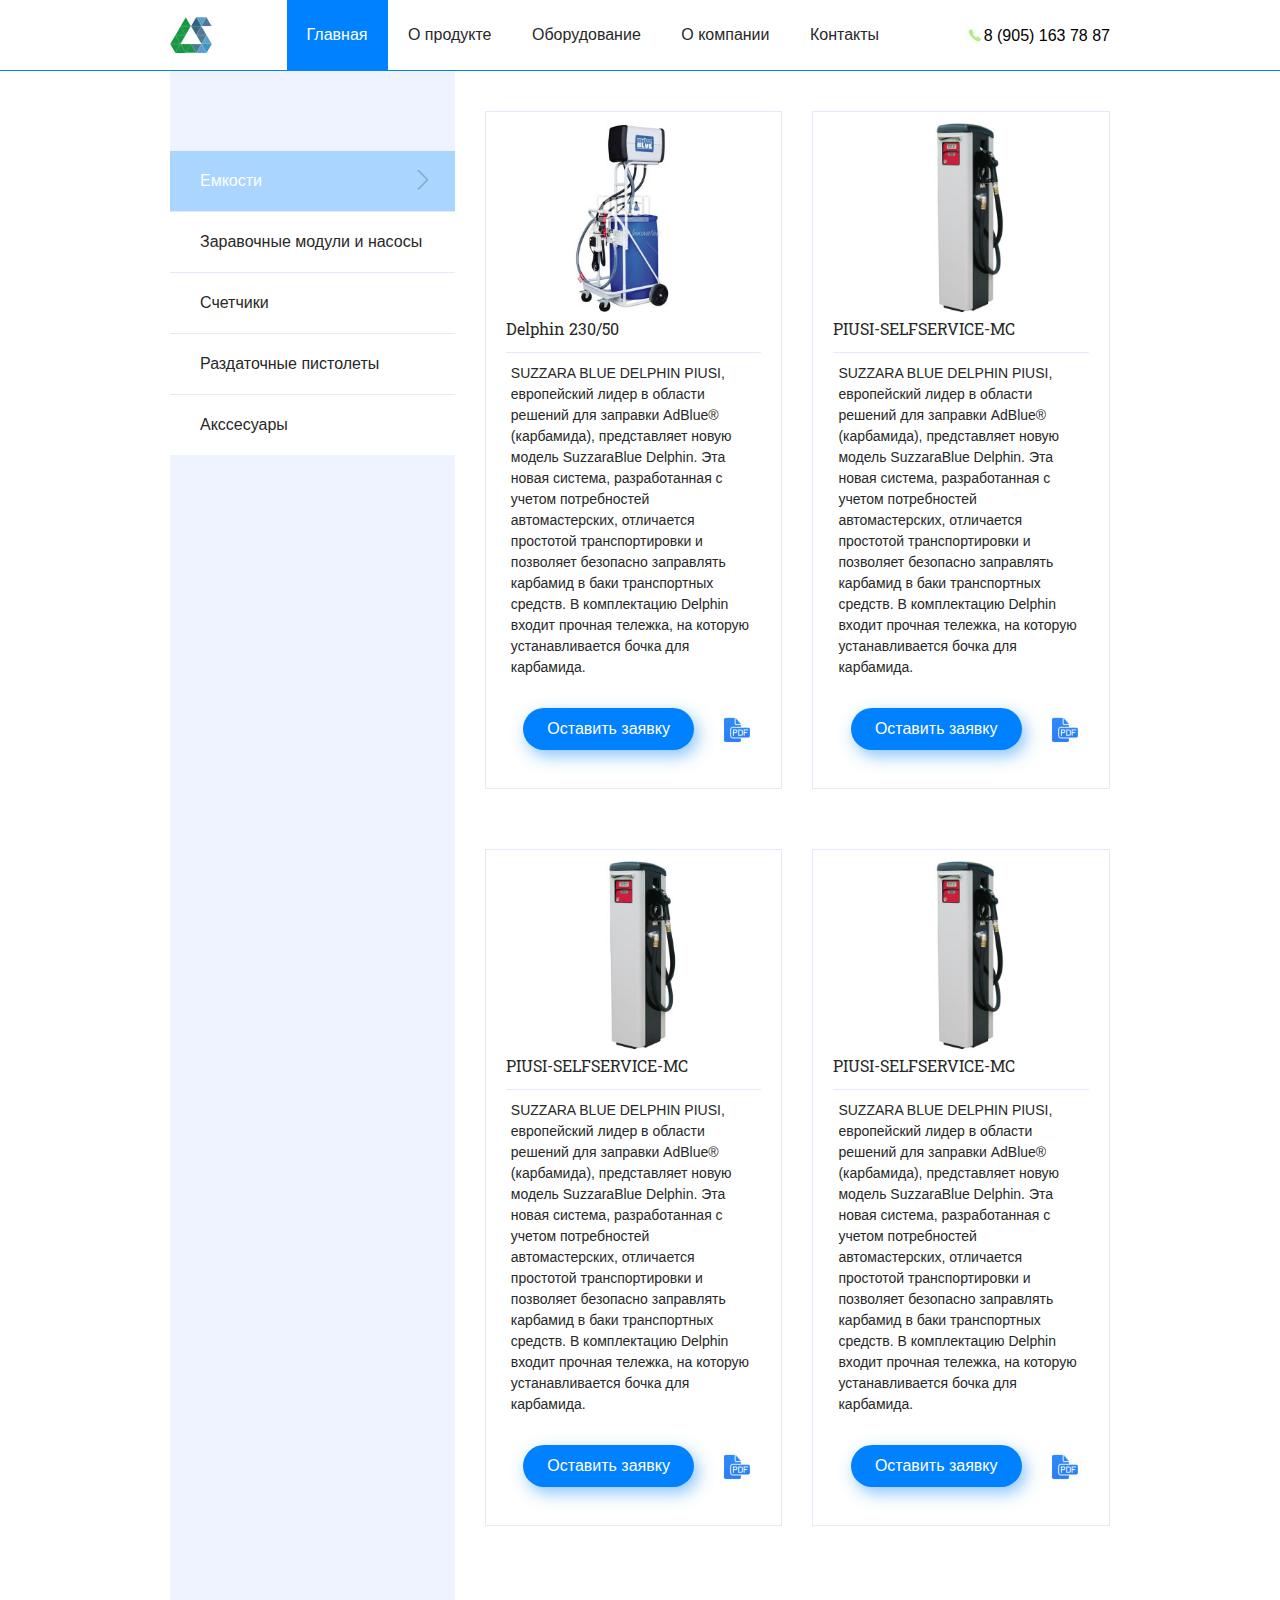
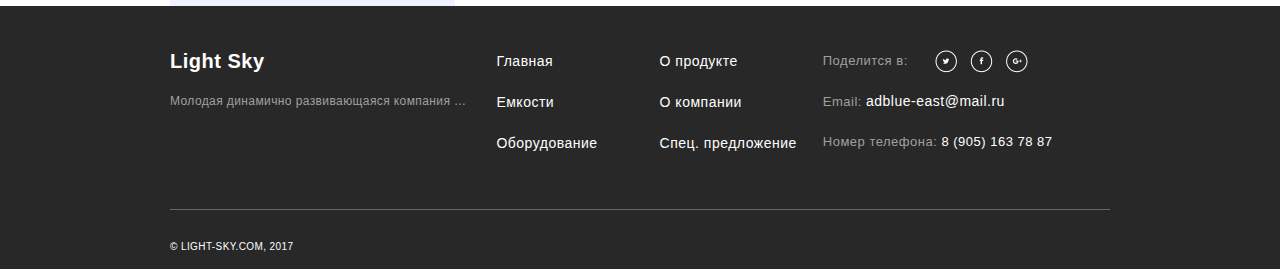
==== shop.html @ fe3a2307 "first commit" ====
<!DOCTYPE html>
<html lang="zxx">
	<head>
		<meta http-equiv="Content-Type" content="text/html; charset=UTF-8" />
		<meta name="viewport" content="width=device-width, initial-scale=1, maximum-scale=1" />
		<meta http-equiv="X-UA-Compatible" content="IE=edge" />
		<title>shop</title>
		<link href="style.css" rel="stylesheet">
		<link href="css/owl-carousel.css" rel="stylesheet">
		<link href="css/flex-slider.css" rel="stylesheet">
		<link href="https://fonts.googleapis.com/css?family=Roboto+Slab:300,400,700" rel="stylesheet">
		<script src="js/jquery.min.js" type="text/javascript"></script>
	</head> 
	<div id="wrapper">
		<div class="container">
			<header class="header">
				<div class="main_header">
					<div class="layout_width">
						<a class="button_menu" href="#"><span></span></a>
						<a class="logo" href="index.html"><img alt="" src="images/logo.jpg"></a>
						<div class="right_menu">
							<a class="special_button" href="">Специальное предложение</a>
							<div class="header_phone">8 (905) 163 78 87</div>
						</div>
						<div class="resp_clear"></div>
						<ul class="nav_menu">
							<li class="current_page_item"><a href="#">Главная</a></li>
							<li><a href="#">О продукте</a></li>
							<li><a href="#">Оборудование</a></li>
							<li><a href="#">О компании</a></li>
							<li><a href="#">Контакты</a></li>
						</ul>
						<div class="clear"></div>
					</div>
				</div>
			</header>
			<div class="content_wrap">
				<div class="layout_width">
					<div class="shop_products">
						<div class="sidebar_left">
							<ul class="nav_sidebar">
								<li class="current_page_item"><a href="#">Емкости</a></li>
								<li><a href="#">Заравочные модули и насосы</a></li>
								<li><a href="#">Счетчики</a></li>
								<li><a href="">Раздаточные пистолеты</a></li>
								<li><a href="#">Акссесуары</a></li>
							</ul>
						</div>
						<div class="product_wrap">
							<div class="row">
								<div class="one_half">
									<article class="col_product">
										<figure class="product_img"><a href="#"><img src="images/delphin.jpg" alt=""></a></figure>
										<header class="product_title"><h5><a href="#">Delphin 230/50</a></h5></header>
										<div class="product_content">SUZZARA BLUE DELPHIN PIUSI, европейский лидер в области решений для заправки AdBlue® (карбамида), представляет новую модель SuzzaraBlue Delphin. Эта новая система, разработанная с учетом потребностей автомастерских, отличается простотой транспортировки и позволяет безопасно заправлять карбамид в баки транспортных средств. В комплектацию Delphin входит прочная тележка, на которую устанавливается бочка для карбамида. </div>
										<div class="product_footer">
											<a href="#" class="price_button">Оставить заявку</a>
											<a href="#" class="post_foot_img" download ></a>
											<div class="clear"></div>
										</div>
									</article>
								</div>
								<div class="one_half">
									<article class="col_product">
										<figure class="product_img"><a href="#"><img src="images/piusi.jpg" alt=""></a></figure>
										<header class="product_title"><h5><a href="#">PIUSI-SELFSERVICE-MC</a></h5></header>
										<div class="product_content">SUZZARA BLUE DELPHIN PIUSI, европейский лидер в области решений для заправки AdBlue® (карбамида), представляет новую модель SuzzaraBlue Delphin. Эта новая система, разработанная с учетом потребностей автомастерских, отличается простотой транспортировки и позволяет безопасно заправлять карбамид в баки транспортных средств. В комплектацию Delphin входит прочная тележка, на которую устанавливается бочка для карбамида. </div>
										<div class="product_footer">
											<a href="#" class="price_button">Оставить заявку</a>
											<a href="#" class="post_foot_img" download ></a>
											<div class="clear"></div>
										</div>
									</article>
								</div>
								<div class="one_half">
									<article class="col_product">
										<figure class="product_img"><a href="#"><img src="images/piusi.jpg" alt=""></a></figure>
										<header class="product_title"><h5><a href="#">PIUSI-SELFSERVICE-MC</a></h5></header>
										<div class="product_content">SUZZARA BLUE DELPHIN PIUSI, европейский лидер в области решений для заправки AdBlue® (карбамида), представляет новую модель SuzzaraBlue Delphin. Эта новая система, разработанная с учетом потребностей автомастерских, отличается простотой транспортировки и позволяет безопасно заправлять карбамид в баки транспортных средств. В комплектацию Delphin входит прочная тележка, на которую устанавливается бочка для карбамида. </div>
										<div class="product_footer">
											<a href="#" class="price_button">Оставить заявку</a>
											<a href="#" class="post_foot_img" download ></a>
											<div class="clear"></div>
										</div>
									</article>
								</div>
								<div class="one_half">
									<article class="col_product">
										<figure class="product_img"><a href="#"><img src="images/piusi.jpg" alt=""></a></figure>
										<header class="product_title"><h5><a href="#">PIUSI-SELFSERVICE-MC</a></h5></header>
										<div class="product_content">SUZZARA BLUE DELPHIN PIUSI, европейский лидер в области решений для заправки AdBlue® (карбамида), представляет новую модель SuzzaraBlue Delphin. Эта новая система, разработанная с учетом потребностей автомастерских, отличается простотой транспортировки и позволяет безопасно заправлять карбамид в баки транспортных средств. В комплектацию Delphin входит прочная тележка, на которую устанавливается бочка для карбамида. </div>
										<div class="product_footer">
											<a href="#" class="price_button">Оставить заявку</a>
											<a href="#" class="post_foot_img" download ></a>
											<div class="clear"></div>
										</div>
									</article>
								</div>
							</div>
						</div>
						<div class="clear"></div>						
					</div>
				</div>
			</div>
		</div>
		<div class="clear"></div>
		<footer class="footer">
			<div class="footer_inner">
				<div class="top_foot">
					<div class="column_1">
						<h4 class="top_foot_title">Light Sky</h4>
						<span class="top_foot_subtitle">Молодая динамично развивающаяся компания …</span>
					</div>
					<div class="column_2">
						<ul class="column_2_content">
							<li><a href="#">Главная</a></li>
							<li><a href="#">Емкости</a></li>
							<li><a href="#">Оборудование</a></li>
						</ul>
					</div>
					<div class="column_3">
						<ul class="column_3_content">
							<li><a href="#">О продукте</a></li>
							<li><a href="#">О компании</a></li>
							<li><a href="#">Спец. предложение</a></li>
						</ul>
					</div>
					<div class="column_4">
						<ul class="column_4_content">
							<li>
								<div class="footer_social_wrap">
									Поделится в:
									<ul class="footer_social">
										<li><a href="#"><img src="images/icon_twitter.jpg" alt=""></a></li>
										<li><a href="#"><img src="images/icon_facebook.jpg" alt=""></a></li>
										<li><a href="#"><img src="images/icon_google.jpg" alt=""></a></li>
									</ul>
								</div>
							</li>
							<li>Email: <a href="mailto:adblue-east@mail.ru">adblue-east@mail.ru</a></li>
							<li>Номер телефона:<span class="foot_phone"> 8 (905) 163 78 87</span></li>
						</ul>
					</div>
					<div class="clear"></div>
				</div>	
				<div class="bot_footer">
					&copy; LIGHT-SKY.COM, 2017
				</div>
			</div>
		</footer>
	</div>
		<script src="js/flex-slider.js" type="text/javascript"></script>
		<script src="js/jquery.responsive.js" type="text/javascript"></script>
		<script src="js/owl.carousel.js" type="text/javascript"></script>
		<script src="js/jquery.ui.js" type="text/javascript"></script>
		<script src="js/jquery.slider-form.js" type="text/javascript"></script>
	</body>
</html>
---- style.css ----
/* RESET */
html, body, div, span, applet, object, iframe,
h1, h2, h3, h4, h5, h6, p, blockquote, pre,
a, abbr, acronym, address, big, cite, code,
del, dfn, em, img, ins, kbd, q, s, samp,
small, strike, strong, sub, sup, tt, var,
b, u, i, center,
dl, dt, dd, ol, ul, li,
fieldset, form, label, legend,
table, caption, tbody, tfoot, thead, tr, th, td,
article, aside, canvas, details, embed, 
figure, figcaption, footer, header, hgroup, 
menu, nav, output, ruby, section, summary,
time, mark, audio, video {
	margin: 0;
	padding: 0;
	border: 0;
	font-size: 100%;
	font: inherit;
	vertical-align: baseline;
}
/* HTML5 display-role reset for older browsers */
article, aside, details, figcaption, figure, 
footer, header, hgroup, menu, nav, section {
	display: block;
}
body {
	line-height:auto;
}
ol, ul {
	list-style: none;
}
blockquote, q {
	quotes: none;
}
blockquote:before, blockquote:after,
q:before, q:after {
	content: '';
	content: none;
}
table {
	border-collapse: collapse;
	border-spacing: 0;
}

/* --------------------------------------------------------  Main styles ------------------------------------------------------*/

*, 
*:before, 
*:after {
	-webkit-box-sizing: border-box;
	-moz-box-sizing: border-box;
	box-sizing: border-box;
}

body {
	font:300 16px/30px Roboto, Tahoma, Arial, sans-serif;
	background:#fefffe;
	min-width:320px;
}

html, body, .container {
	height: 100%; 
}

ol, 
ul, 
li, 
dl, 
dt, 
dd {
	margin:0;
	padding:0;
}

ol {
	list-style-position:inside;
}

a {
	font: 16px/30px Roboto, Tahoma, Arial, sans-serif;
	text-decoration: none;
}

h1,h2,h3,h4,h5,h6 {
	margin-bottom: 30px;
}

h1 {
	font:400 36px/48px Roboto, Tahoma, Arial, sans-serif;
}

h2 {
	font:400 36px/48px Roboto Slab, Tahoma, Arial, sans-serif;
}

h3 {
	font:700 24px/30px Roboto, Tahoma, Arial, sans-serif;
}

h4 {
	font:700 20px/30px Roboto, Tahoma, Arial, sans-serif;
}

h5 {
	font:400 16px/22px Roboto Slab, Tahoma, Arial, sans-serif;
}

strong,
b { 
	font-weight: bold;
}

em,
i {
	font-style: italic;
}

input[type="text"]:focus,
textaria:focus {
	border-color:#baadaa;
	-webkit-box-shadow:none;
}

ol > li {
	list-style-type:decimal-leading-zero;
	padding:6px 0;
}

.layout_width {
	width: 1360px;
	margin: 0 auto;
	padding:0 20px;
}

.col-12 {
	padding:0 60px;
}

.row-col-12 {
	margin:0 -60px;
}

.clear {
	clear: both;
}

.aligncenter {
	margin:0 auto;
}

.fl {
	float: left;
}

.fr {
	float: right;
}

.container {
	height: auto; 
	min-height: 100%;
}

.wrapper {
	padding-bottom: 60px;
}

.row {
	margin:0 -15px;
}

.row:after {
    content: '.';
    display: block;
    clear: both;
    height: 0;
    visibility: hidden;
    overflow: hidden;
}

.one_first,
.one_half,
.one_third {
	float:left;
	padding:0 15px 20px;
}

.one_first {
	width:100%;
	float:none;
}

.one_half {
	width:50%;
}

.one_third {
	width:33.33%;
}

.one_fourth {
	width:25%;
}

.one_fifth {
	width:20%;
}

.one_sixth {
	width:16.66%;
}

.two_third {
	width:66.66%;
}

.one_first.first_column {
	clear:both;
}

.fullwidth {
	width:100%;
	height:100%;
}

/* --------------------------------------------------------  Header styles ------------------------------------------------------*/

.header {
	position: relative;
	background:#fff;
}

.main_header {
	width:100%;
	display:block;
	border-bottom: solid 1px #0081ff;
}

.logo img {
	display:block;
}

.logo {
	display:block;
    float:left;
    padding:16px 0;
}

.nav_menu {
	float:left;
	margin-left:105px;
}

.nav_menu li {
	display:inline-block;
	margin-left: -4px;
}

.nav_menu li:first-child {
	margin-left: 0;
}

.nav_menu li a {
	display:block;
	color:#282828;
	padding:20px 30px;
	background:inherit;
	font-weight:400;
	webkit-transition: background 0.3s ease-in-out, color 0.3s ease-in-out;
    -moz-transition:  background 0.3s ease-in-out, color 0.3s ease-in-out;
    -ms-transition: background 0.3s ease-in-out, color 0.3s ease-in-out;
    -o-transition: background 0.3s ease-in-out, color 0.3s ease-in-out;
    transition:  background 0.3s ease-in-out, color 0.3s ease-in-out;
}

.main_header .nav_menu .current_page_item a,
.main_header .nav_menu li a:hover {
	background:#0081ff;
	color:#fff;
}

.resp_clear {
	display:none;
}

.right_menu {
	display:inline-block;
	float:right;
	padding:17px 0;
}

.special_button {
	display:inline-block;
	color:#fff;
	font-size: 14px;
	background:#fd3c3c;
	border-radius:5px;
	padding:3px 15px;
	webkit-transition: background 0.3s ease-in-out;
    -moz-transition:  background 0.3s ease-in-out;
    -ms-transition: background 0.3s ease-in-out;
    -o-transition: background 0.3s ease-in-out;
    transition:  background 0.3s ease-in-out;
}

.special_button:hover {
	background:#282828;
}

.header_phone {
	float:right;
    margin-left:49px;
	margin-top:4px;
	padding-left:20px;
	background:url(images/icon_phone.jpg) no-repeat 0 3px;
}

.button_menu {
	float:right;
	position:relative;
	width: 14px;
	height: 16px;
	overflow: hidden;
	margin:25px 0;
	display:none;
}

.button_menu span {
	background-color:#000;
	display: block;
	height: 2px;
	width: 100%;
	position: absolute;
	bottom: 0;
	left: 0;
	-webkit-transition: opacity .3s ease-in-out .1s;
	-moz-transition: opacity .3s ease-in-out .1s;
	-ms-transition: opacity .3s ease-in-out .1s;
	-o-transition: opacity .3s ease-in-out .1s;
	transition: opacity .3s ease-in-out .1s;
}

.button_menu:after,
.button_menu:before {
    -webkit-transition: bottom .3s ease-in-out, transform .3s ease-out .3s;
    -moz-transition: bottom .3s ease-in-out, transform .3s ease-out .3s;
    -ms-transition: bottom .3s ease-in-out, transform .3s ease-out .3s;
    -o-transition: bottom .3s ease-in-out, transform .3s ease-out .3s;
    transition: bottom .3s ease-in-out, transform .3s ease-out .3s;
}
.button_menu:before {
	background-color:#000;
	content: '';
	width: 18px;
	height: 2px;
	position: absolute;
	bottom: 6px;
	right: 0;
}

.button_menu:after {
	background-color:#000;
	content: '';
	width: 18px;
	height: 2px;
	position: absolute;
	bottom: 12px;
	left: 0;
}

.button_menu.active span {
	opacity: 0;
}

.button_menu.active:before {
	bottom: 0;
	-webkit-transform: rotate(45deg);
	-moz-transform: rotate(45deg);
	-ms-transform: rotate(45deg);
	-o-transform: rotate(45deg);
	transform: rotate(45deg);
	-webkit-transform-origin: 100% 0;
	-moz-transform-origin: 100% 0;
	-ms-transform-origin: 100% 0;
	-o-transform-origin: 100% 0;
	transform-origin: 100% 0;
}

.button_menu.active:after {
	bottom: 0;
	-webkit-transform: rotate(-45deg);
	-moz-transform: rotate(-45deg);
	-ms-transform: rotate(-45deg);
	-o-transform: rotate(-45deg);
	transform: rotate(-45deg);
	-webkit-transform-origin: 0 0;
	-moz-transform-origin: 0 0;
	-ms-transform-origin: 0 0;
	-o-transform-origin: 0 0;
	transform-origin: 0 0;
}

/* --------------------------------------------------------  Content-index styles ------------------------------------------------------*/


.content_wrap {
	position: relative;
    min-height: 100%;
    width: 100%;
    overflow: hidden;
}

.content_slider {
	position: relative;
	display: block;
	height:630px;
	background-position:50% 50%;
	background-size:cover;
	background-repeat:no-repeat;
	
}

.content_slider_inner {
	position: absolute;
    display: block;
    width: auto;
    margin: 0 52px;
    text-align: center;
    top: 40%;
    right: 15%;
    left: 15%;
	background:rgba(255, 255, 255, 0.7);	
}

.content_slider_inner h1 {
	margin:0;
	padding:14px;
	color:#000;
}

/* --------------------------------------------------------  Flex-Slider styles ------------------------------------------------------*/

.flexslider .flex-viewport .slides {
	opacity:1;
	height:auto;
}

.flexslider .slides {
	opacity:0;
	height:500px;
}

.flexslider {
	margin-bottom:40px !important;
}

.flexslider img {
	max-height: 630px;
}

.flex-pauseplay a {
  width: 26px !important;
  height: 42px !important;
  bottom: 23px !important;
  left: 60px !important;
  opacity: 1 !important;
  z-index: 10;
  background:transparent !important;
  border-radius:100px !important;
  border:2px solid #fff;
}

.flex-pauseplay a.flex-play:before {
  content: '';
  width: 4px;
  height: 8px;
  border-radius: 100px;
  background-color: #ffffff;
  position: absolute;
  left: 9px;
  top: 9px;
}

.flex-pauseplay a.flex-pause:after {
  content: '';
  width: 4px;
  height: 8px;
  border-radius: 100px;
  background-color: #ffffff;
  position: absolute;
  left: 9px;
  top: 21px;
}

.flex-control-nav {
  bottom: 14px !important;
}

.flexslider .flex-control-paging li a {
	width: 12px;
    height: 12px;
	background:#fff;
	opacity:0.4;
	-webkit-box-shadow:none;
	-moz-box-shadow:none;
	-o-box-shadow:none;
	box-shadow:none;
	webkit-transition: opacity 0.3s ease-in-out;
    -moz-transition: opacity 0.3s ease-in-out;
    -ms-transition: opacity 0.3s ease-in-out;
    -o-transition: opacity 0.3s ease-in-out;
    transition: opacity 0.3s ease-in-out;
	-webkit-border-radius: 50%;
	-moz-border-radius: 50%;
	border-radius: 50%;
}

.flexslider .flex-control-paging li .flex-active,
.flexslider .flex-control-paging li a:hover {
	background:#fff;
	opacity:1;
}

.flex-control-nav li {
  margin: 0 11px !important;
}

.flex-direction-nav {
	display: none;
}

/* --------------------------------------------------------  Flex-2 styles ------------------------------------------------------*/


.slider_address {
	background: #eff3ff;
}

.flexslider-2 {
	position: relative;
	padding:0 180px;
	margin-top: -10px;
}

.flexslider-2 .flex-direction-nav {
	display: block;
}

.flexslider-2 .flex-direction-nav li a {
	display: block;
    height: 100%;
	width:100%;
}
.flexslider-2 .flex-direction-nav li {
	display:inline-block;
	position: absolute;
}

.flexslider-2 .flex-pauseplay,
.flexslider-2 .flex-control-nav {
	display: none;
}

.flexslider-2 .flex-nav-next {
	right: 0;
	-webkit-transform: rotate(180deg);
	-moz-transform: rotate(180deg);
	-ms-transform: rotate(180deg);
	-o-transform: rotate(180deg);
	transform: rotate(180deg);
}

.flexslider-2 .flex-nav-prev {
	left: 0;
}

.flexslider-2 .flex-nav-next,
.flexslider-2 .flex-nav-prev {
    top: 35%;
	background: url(images/arrow_zip.png) no-repeat;
	width: 26px;
    height: 45px;
	opacity:1;
	webkit-transition: opacity 0.3s ease-in-out;
    -moz-transition: opacity 0.3s ease-in-out;
    -ms-transition: opacity 0.3s ease-in-out;
    -o-transition: opacity 0.3s ease-in-out;
    transition: opacity 0.3s ease-in-out;
}

.flexslider-2 .flex-nav-next:hover,
.flexslider-2 .flex-nav-prev:hover {
	opacity:0.7;
}

.flexslider-2 .content_slider_2 {
	padding:25px 40px;
}

.flexslider-2 .content_slider_2 span {
	font-weight: 500;
	color:#282828;
	padding-bottom: 20px;
    display: block;
}

.flexslider-2 .content_slider_2 address {
	line-height:20px;
	color:#282828;
	font-style:italic;
}

.flexslider-2 .content_slider_2 img {
	float:left;
	margin-right:25px;
	margin-top:10px;
}

/* --------------------------------------------------------  Owl-Carousel styles ------------------------------------------------------*/

.owl-carousel {
	padding:0 75px;
}

.owl-carousel .owl-nav .owl-prev,
.owl-carousel .owl-nav .owl-next {
	display:inline-block;
	position: absolute;
}

.owl-carousel .owl-nav .owl-next,
.owl-carousel .owl-nav .owl-prev {
	top: 33%;
	width: 26px;
    height: 45px;
}

.owl-carousel .owl-nav .owl-prev {
	left:0;
	background: url(images/arrow_left_2.jpg) no-repeat;
}

.owl-carousel .owl-nav .owl-next {
	right:0;
	background: url(images/arrow_right_2.jpg) no-repeat;
}

.our_partners_carousel {
	padding-bottom: 102px;
}

.our_partners_carousel h2 {
	padding-top: 80px;
	margin-bottom:100px;
}

.social_list_wrap {
	float:right;
}

.social_block {
	margin-bottom:120px;
	overflow:hidden;
}

.social_block .social_list  {
	float:right;	
}

.social_list_title {
	color:#c0c0c0;
}

.social_list li {
	display:inline-block;
	margin-left:28px;
}

.social_list li:first-child {
	margin-left:15px;
}

.social_list li a {
	display:block;
	width:26px;
	height:26px;
	opacity:1;
	webkit-transition: opacity 0.3s ease-in-out;
    -moz-transition: opacity 0.3s ease-in-out;
    -ms-transition: opacity 0.3s ease-in-out;
    -o-transition: opacity 0.3s ease-in-out;
    transition: opacity 0.3s ease-in-out;
}

.social_list li a:hover {
	opacity:0.7;
}

.social_block .arrow_down {
	float:left;
	display:block;
	width:26px;
	height:26px;
	background:url(images/arrow_down.jpg) no-repeat 50% 50%;
}

.social_list .facebook_icon {
	background:url(images/facebook_sb.png) no-repeat 50% 50%;
}

.social_list .twitter_icon {
	background:url(images/twitter_sb.png) no-repeat 50% 50%;
}

.social_list .google_icon {
	background:url(images/google_sb.png) no-repeat 50% 50%;
}

.main_content {
	margin-bottom:100px;
}

.main_post {
	position: relative;
	background-repeat:no-repeat;
	background-size: cover;
	min-height:600px;
}

.main_post .main_post_inner {
	position:absolute;
	top: 0;
    left: 0;
    bottom: 0;
    right: 0;
}

.main_post .main_post_inner {
	background-image: linear-gradient(to left, rgba(255, 255, 255, 0), #0081ff);
}

.main_post .post_content {
	color:#fff;
	padding:80px 0;
	width:500px;
}

.post_content p {
	padding-bottom:30px;
}

.post_content h2 {
	margin-bottom:40px;
}

.prices_container {
	background: #eff3ff;
	padding-top:80px;
	padding-bottom:75px;
	margin-bottom:80px;
}

.prices_container h2 {
	margin-bottom: 40px;
}

.price_item {
	width: 320px;
	border-radius: 5px;
	float:left;
	padding:0 10px;
	text-align:center;
}

.price_inner {
	padding:60px 0 40px 0;
	text-align:center;
	background: #eff3ff url(images/wave.jpg) no-repeat 0 100%;
	background-size: contain;
	margin-bottom: 40px;
	border-radius: 5px;
	display:block;
	webkit-transition: background 0.3s ease-in-out, box-shadow 0.3s ease-in-out;
    -moz-transition: background 0.3s ease-in-out, box-shadow 0.3s ease-in-out;
    -ms-transition: background 0.3s ease-in-out, box-shadow 0.3s ease-in-out;
    -o-transition: background 0.3s ease-in-out, box-shadow 0.3s ease-in-out;
    transition: background 0.3s ease-in-out, box-shadow 0.3s ease-in-out;
}

.price_inner h3 {
	color:#fff;
	margin-bottom:0;
}

.price_head {
	margin-bottom:60px;
}

.price_head .price {
	font-size: 48px;
	font-weight: 700;
	text-align: left;
	color: #0081ff;
	line-height: 55px;
}

.price_head .price_lt {
	font-size: 24px;
	font-weight: 300;
	font-style: italic;
	text-align: left;
	color: #0081ff;
}

.price_img {
	margin-bottom: 15px;
	width:100%;
}

.price_img img {
	width:100%;
}

.price_button {
	border-radius: 60px;
	background: #aad5fe;
	display:inline-block;
    padding: 6px 31px;
    margin: 0 auto;
	text-align:center;
	color:#fff;
	box-shadow:none;
	webkit-transition: background 0.3s ease-in-out, box-shadow 0.3s ease-in-out;
    -moz-transition: background 0.3s ease-in-out, box-shadow 0.3s ease-in-out;
    -ms-transition: background 0.3s ease-in-out, box-shadow 0.3s ease-in-out;
    -o-transition: background 0.3s ease-in-out, box-shadow 0.3s ease-in-out;
    transition: background 0.3s ease-in-out, box-shadow 0.3s ease-in-out;
}

.price_item:hover .price_button {
	background-color: #0081ff;
	box-shadow: 4px 6px 16px 0 rgba(27, 139, 249, 0.5);
}

.price_item:hover .price_inner {
	background: #ffffff url(images/wave.jpg) no-repeat 0 100%;
	box-shadow: 0 4px 16px 0 rgba(27, 139, 249, 0.18);
	background-size: contain;
}

.price_wrap {
	display:flex;
	justify-content:center;
}

.resizable_block {
	display: block;
    width: 100%;
    height: 0;
    padding-bottom: 56.25%;
    overflow: hidden;
    position: relative;
}

.google_map {
	width: 100%;
    height: 500px;
}

/*form*/

.form_group h2 {
	margin-bottom:180px;
} 

.main_form {
	text-align: center;
	margin-bottom: 60px;	
}

.main_form input[type="text" i].form_phone {
  width: 355px;
  height: 42px;
  border-radius: 4px;
  border:none;
  background-color: #bfceda; 
  padding:13px 15px;
}

.main_form input[type="text" i].form_phone:-moz-placeholder {
	color: #ffffff;
	font-size: 12px;
	letter-spacing: 0.1px;
	text-align: left;
	color: #ffffff;
}

.main_form input[type="text" i].form_phone::-webkit-input-placeholder {
	color: #ffffff;
	font-size: 12px;
	letter-spacing: 0.1px;
	text-align: left;
	color: #ffffff;
}

.form_btn {
	border-radius: 60px;
	background-color: #ffffff;
	box-shadow: 0 0 6px 0 rgba(154, 154, 154, 0.54);
	border:none;
	padding: 0;
    position: relative;
	left: -30px;
	cursor:pointer;
	font-size: 16px;
    font-weight: 700;
    text-align: center;
    color: #000000;
	padding:13px 37px;
}

.formCost {
	position:relative;
	margin-bottom:60px;
}

.formCost label {
	position:absolute;
	top:0;
	left:54%;
	font-size: 24px;
	font-weight: 700;
	text-align: left;
	color: #0081ff;
}

.radio_but input[type="radio"] {
	width:18px;
	height:18px;
	margin:0 0 0 195px;
	vertical-align: text-top;
}

.radio_but input[type="radio"] + label {
	font-size: 14px;
	font-weight: 700;
	letter-spacing: 0.8px;
	text-align: left;
	color: #34495e;
	position:relative;
	cursor:pointer;
	padding-left: 10px;

}

.radio_but input[type="radio"]:first-child {
	margin-left:0;
}

.radio_but input[type="radio"] + label:before {
	content:'';
	position:absolute;
	width:18px;
	height:18px;
	background: #fff;
	border-radius: 50%;
    border: 1px solid #34495e;
    left: -22px;
    top: -2px;
}

.radio_but input[type="radio"] + label:after {
	content: '';
    position: absolute;
    width: 10px;
    height: 10px;
    background: #0081ff;
    border-radius: 50%;
    left: -18px;
    top: 2px;
	opacity:0;
}

.radio_but input[type="radio"]:checked + label:after {
	opacity:1;
}

#minCost {
	border:none;
	font-family: Roboto;
	font-size: 24px;
	font-weight: 700;
	text-align: left;
	color: #0081ff;
	width:70px;
}

#slider {
	margin-bottom: 80px;
	width: 100%;
	max-width: 940px;
}

/* Контейнер слайдера */

.ui-slider {
    position: relative;
	
    margin: 0 auto
}

/* Ползунок */

.ui-slider .ui-slider-handle {
	position: absolute;
	z-index: 2;
	width: 15px;
	height: 40px;
	border-radius: 3px;
	background-color: #0081ff;
	box-shadow: 0 2px 4px 0 rgba(0, 0, 0, 0.5);
	cursor: pointer
}

.ui-slider .ui-slider-range {
    position: absolute;
    z-index: 1;
    font-size: .7em;
    display: block;
    border: 0;
    overflow: hidden;
}

/* горизонтальный слайдер (сама полоса по которой бегает ползунок) */

.ui-slider-horizontal {
     height: 3px; /* задаем высоту согласно дизайна */
}

/* позиционируем ползунки */

.ui-slider-horizontal .ui-slider-handle { 
    top: -20px;
    margin-left: -6px;
}

.ui-slider-horizontal .ui-slider-range {
    top: 0;
    height: 100%;
}

.ui-slider-horizontal .ui-slider-range-min {
    left: 0;
}

.ui-slider-horizontal .ui-slider-range-max {
    right: 0;
}

/* оформление полосы по которой ходит ползунок */

.ui-widget-content { 
	background-color: #ccd8fc;
}

/* оформление активного участка (между двумя ползунками) */

.ui-widget-header { 
	background-color:#ccd8fc #8aa6f9;
}

/* скругление для полосы слайдера */

.ui-corner-all {
    -moz-border-radius: 4px;
    -webkit-border-radius: 4px;
    border-radius: 4px;
}

/* -------------------------------------------------------- Blog_post styles  ------------------------------------------------------*/

.blog_post {
	position:relative;
	background:#eff3ff;
}

.alert_post {
	background:#fd3d3d;
	padding:35px 0;
	font-size: 24px;
    letter-spacing: 1.4px;
    text-align: left;
    color: #ffffff;
}

.alert_post .close {
	position:absolute;
	width:38px;
	height:38px;
	right:0;
	top:5px;
	opacity:1;
	webkit-transition: opacity 0.3s ease-in-out;
    -moz-transition: opacity 0.3s ease-in-out;
    -ms-transition: opacity 0.3s ease-in-out;
    -o-transition: opacity 0.3s ease-in-out;
    transition: opacity 0.3s ease-in-out;
}

.alert_post .close:hover {
	opacity:0.4;
}

.alert_close {
	position:relative;
	padding:10px 0;
}

.alert_post .close:before {
	background-color:#fff;
	content: '';
	width: 52px;
	height: 1px;
	position: absolute;
	bottom: 6px;
	right: 0;
}

.alert_post .close:after {
	background-color:#fff;
	content: '';
	width: 52px;
	height: 1px;
	position: absolute;
	bottom: 12px;
	left: 0;
}

.alert_post .close:before {
	bottom: 0;
	-webkit-transform: rotate(45deg);
	-moz-transform: rotate(45deg);
	-ms-transform: rotate(45deg);
	-o-transform: rotate(45deg);
	transform: rotate(45deg);
	-webkit-transform-origin: 100% 0;
	-moz-transform-origin: 100% 0;
	-ms-transform-origin: 100% 0;
	-o-transform-origin: 100% 0;
	transform-origin: 100% 0;
}

.alert_post .close:after {
	bottom: 0;
	-webkit-transform: rotate(-45deg);
	-moz-transform: rotate(-45deg);
	-ms-transform: rotate(-45deg);
	-o-transform: rotate(-45deg);
	transform: rotate(-45deg);
	-webkit-transform-origin: 0 0;
	-moz-transform-origin: 0 0;
	-ms-transform-origin: 0 0;
	-o-transform-origin: 0 0;
	transform-origin: 0 0;
}

.main_blog_post {
	padding-top:80px;
	overflow: hidden;
	padding-bottom:50px;
}

.main_blog_post .post_content {
	float:left;
	width:46%;
	padding-top:0;
	padding-right:40px;
}

.main_blog_post .post_content h2 {
	color:#282828;
}

.main_blog_post .post_content p {
	color:#000;
}

.post_foot {
	margin-top:10px;
}

.post_foot a {
	width: 50px;
    height: 50px;
    border-radius: 3px;
	background: #fff;
    padding: 15px 25px;
	opacity:1;
	webkit-transition: opacity 0.3s ease-in-out;
    -moz-transition: opacity 0.3s ease-in-out;
    -ms-transition: opacity 0.3s ease-in-out;
    -o-transition: opacity 0.3s ease-in-out;
    transition: opacity 0.3s ease-in-out;
}

.post_foot a:hover {
	opacity:0.7;
}

.post_foot .post_foot_img {
	background-repeat: no-repeat;
	background-position:50% 50%;
}

.post_foot span {
	font:14px/24px Lato, Roboto, Arial, sans-serif;
	letter-spacing: 0.4px;
	text-align: left;
	color: #ffffff;
	background-color: #0081ff;
	margin-left:34px;
	position:relative;
	padding: 7px 16px;
	border-radius: 3px;
}

.post_foot span:before {
	content:'';
	position:absolute;
	left:-18px;
	top:5px;
	border: 10px solid transparent;
    border-right: 10px solid #0081ff;
}

.blog_post_slider {
	float:right;
	width:54%;
	padding-left:30px;
	text-align:center;
}

.blog_post_slider .flexslider .flex-direction-nav li {
	display: inline-block;
    position: absolute;
}

.blog_post_slider .flexslider .flex-direction-nav {
	display:block;
}

.blog_post_slider .flexslider .flex-nav-next {
    right: 0;
    top: 47%;
    background: url(images/arrow_zip.png) no-repeat;
    width: 26px;
    height: 45px;
	-webkit-transform: rotate(180deg);
	-moz-transform: rotate(180deg);
	-ms-transform: rotate(180deg);
	-o-transform: rotate(180deg);
	transform: rotate(180deg);
	opacity:1;
	webkit-transition: opacity 0.3s ease-in-out;
    -moz-transition: opacity 0.3s ease-in-out;
    -ms-transition: opacity 0.3s ease-in-out;
    -o-transition: opacity 0.3s ease-in-out;
    transition: opacity 0.3s ease-in-out;
}

.blog_post_slider .flexslider .flex-nav-prev {
    left: 0;
    top: 47%;
    background: url(images/arrow_zip.png) no-repeat;
    width: 26px;
    height: 45px;
	opacity:1;
	webkit-transition: opacity 0.3s ease-in-out;
    -moz-transition: opacity 0.3s ease-in-out;
    -ms-transition: opacity 0.3s ease-in-out;
    -o-transition: opacity 0.3s ease-in-out;
    transition: opacity 0.3s ease-in-out;
}

.blog_post_slider .flexslider .flex-nav-next:hover,
.blog_post_slider .flexslider .flex-nav-prev:hover {
	opacity:0.2;
}

.blog_post_slider .flexslider .flex-control-nav {
	bottom:-70px !important;
}

.blog_post_slider .flexslider .flex-direction-nav li a {
    display: block;
    height: 100%;
    width: 100%;
}	

.blog_post_slider .flexslider .flex-pauseplay {
	display:none;
}

.blog_post_slider .flexslider {
	background:inherit;
	margin: 40px auto 90px auto !important;
}

.blog_post_slider .flexslider img {
	margin:0 auto;
}

.blog_post_slider .flexslider .flex-control-paging li a {
	background-color: #bdcdfc;
}

.blog_post_slider .flexslider .flex-control-paging li .flex-active,
.blog_post_slider .flexslider .flex-control-paging li a:hover {
    background: #8eaafc;
    opacity: 1;
}

.blog_post_slider .price_button {
	background-color: #0081ff;
    box-shadow: 4px 6px 16px 0 rgba(27, 139, 249, 0.5);
	padding:6px 38px;
}

.blog_post_slider .price_button:hover {
	background: #aad5fe;
	box-shadow:none;
}

.post_toggle_wrap {
	width:33.33%;
	position:relative;
}

.post_toggles {
	display:flex;
}

.post_toggle_title {
	max-height: 140px;
}

.post_toggle {
	display:none;
    z-index: 1;
	position:absolute;
	top:90%;
}

.post_toggle .toggle_arrow {
	position:absolute;
	bottom:15px;
	right:20px;
	width: 50px;
    height: 50px;
	-webkit-transform: rotate(90deg);
	-moz-transform: rotate(90deg);
	-ms-transform: rotate(90deg);
	-o-transform: rotate(90deg);
	transform: rotate(90deg);
	background-position:50% 50%;
	background-repeat:no-repeat;
	webkit-transition: opacity 0.3s ease-in-out;
    -moz-transition: opacity 0.3s ease-in-out;
    -ms-transition: opacity 0.3s ease-in-out;
    -o-transition: opacity 0.3s ease-in-out;
    transition: opacity 0.3s ease-in-out;
}

.toogle_col_1 .post_toggle_inner,
.toogle_col_1 .post_toggle_title {
	background: #f6a623;
}

.toogle_col_2 .post_toggle_inner,
.toogle_col_2 .post_toggle_title {
	background: #aad5fe;
}

.toogle_col_3 .post_toggle_inner,
.toogle_col_3 .post_toggle_title {
	background: #4f85d6;
}

.post_toggle_title .toggle_icon {
	font-size: 18px;
	font-weight: 700;
	letter-spacing: 1.2px;
	text-align: left;
	color: #ffffff;
	display:block;
    padding: 55px 0 55px 60px;
	margin-left: 50px;
	opacity:1;
	webkit-transition: opacity 0.3s ease-in-out;
    -moz-transition: opacity 0.3s ease-in-out;
    -ms-transition: opacity 0.3s ease-in-out;
    -o-transition: opacity 0.3s ease-in-out;
    transition: opacity 0.3s ease-in-out;
}

.toogle_col_1 .post_toggle_title .toggle_icon {
	background:url(images/note.jpg) no-repeat;
	background-position: 0 50%;
}

.toogle_col_2 .post_toggle_title .toggle_icon {
	background:url(images/save.jpg) no-repeat;
	background-position: 0 50%;
}

.toogle_col_3 .post_toggle_title .toggle_icon {
	background:url(images/clock.jpg) no-repeat;
	background-position: 0 50%;	
}

.post_toggle .toggle_arrow:hover,
.post_toggle_title .toggle_icon:hover {
	opacity:0.7;
}

.post_toggle_inner {
	padding: 52px 30px 90px 60px;
    font-size: 18px;
    font-weight: 500;
    letter-spacing: 1px;
    text-align: left;
    color: #ffffff;
    line-height: 21px;
	position:relative;
}

.post_toogle_bg {
	position: relative;
    display: block;
    min-height: 438px;
    background-position: 50% 50%;
    background-size: cover;
    background-repeat: no-repeat;
	 -webkit-filter: blur(4.1px);
  filter: blur(4.1px);
}

.current_toggle .post_toggle {
	display:block;
}

/* --------------------------------------------------------About styles ------------------------------------------------------*/

.main_open_post {
	height:100%;
	position: relative;
}

.sidebar_left {
	width:30.3%;
	float:left;
	padding-top: 135px;
	position: relative;
	height:100%;
	background: #eff3ff;
}

.main_open_post:before {
	content:'';
	position:absolute;
	left:0;
	top:0;
	height:100%;
	width:30.3%;
	background:#eff3ff;
}

.nav_sidebar {
	padding-left:30px;
}

.nav_sidebar li {
	padding:0 0 0 15px;
	position:relative;
}

.nav_sidebar li a:before {
	content:'';
	position:absolute;
	right:0;
	top:14px;
	border: 16px solid transparent;
    border-right: 14px solid #0081ff;
	opacity:0;
	visibility:hidden;
	webkit-transition: opacity 0.3s ease-in-out, visibility 0.3s ease-in-out;
    -moz-transition: opacity 0.3s ease-in-out, visibility 0.3s ease-in-out;
    -ms-transition: opacity 0.3s ease-in-out, visibility 0.3s ease-in-out;
    -o-transition: opacity 0.3s ease-in-out, visibility 0.3s ease-in-out;
    transition: opacity 0.3s ease-in-out, visibility 0.3s ease-in-out;
}

.nav_sidebar li a {
	color:#282828;
	display:block;
	line-height:20px;
	padding:20px 30px 20px 0;
	webkit-transition: color 0.3s ease-in-out;
    -moz-transition: color 0.3s ease-in-out;
    -ms-transition: color 0.3s ease-in-out;
    -o-transition: color 0.3s ease-in-out;
    transition: color 0.3s ease-in-out;	
}

.nav_sidebar li a:hover,
.nav_sidebar .current_page_item a {
	color:#0081ff;
}

.nav_sidebar .current_page_item a:before,
.nav_sidebar li a:hover:before {
	opacity:1;
	visibility: visible;
}

.main_open_post .post_content {
	width:69.7%;
	float:right;
	padding:80px 0 80px 30px;
}

.main_open_post .post_content p,
.main_open_post .post_content h2  {
	color:#282828;
}

.main_open_post .post_content h2 {
	margin-bottom:48px;
}

.main_open_post .post_content p {
	line-height:20px;
	padding-bottom:20px;
}

.open_post_img {
	display: block;
	margin-bottom:40px;
	margin-top:20px;
}

.open_post_img img {
	display:block;
	width:100%;
}

.open_post_youtube  {
	margin-bottom:30px;
}

.post_player {
	width: 100%;
    height: 100%;
	position:absolute;
	top:0;
	left:0;
	padding:0 45px;
}

.foot_youtube {
	display:block;
    background: #cd201e;
    text-align: center;
    padding: 10px;
    padding-bottom: 28px;
	opacity: 1;
	transition: opacity 0.5s ease-in-out;
	-webkit-transition:  opacity 0.5s ease-in-out;
	-o-transition:  opacity 0.5s ease-in-out;
	-moz-transition:  opacity 0.5s ease-in-out;
}

.foot_youtube:hover {
	opacity:0.7;
}

.foot_youtube span {
	color:#fff;
}

.logo_youtube {
	background-repeat: no-repeat;
    display: block;
    height: 73px;
    width: 200px;
    margin: 0 auto;
    background-position: 50% 50%;
}

/* -------------------------------------------------------- Product styles  ------------------------------------------------------*/

.shop_products {
	position: relative;
	height:100%;
}

.shop_products:before {
	content:'';
	position: absolute;
	top:0;
	left:0;
	bottom:0;
	width:30.3%;
	background: #eff3ff;
}

.product_wrap {
	width:69.7%;
	float:right;
	margin:40px 0 20px 0;
	padding-left:30px;
}

.col_product {
	padding:10px 20px 30px 20px;
	margin-bottom:40px;
	border: solid 1px #e4eafb;
}

.product_img {
	display:block;
	overflow: hidden;
}

.product_img a:hover {
    -ms-transform: scale(0.9,0.9);
	-webkit-transform: scale(0.9,0.9);
	-o-transform: scale(0.9,0.9);
	-moz-transform:scale(0.9,0.9);
	transform: scale(0.9,0.9);
}

.product_img a {
	display: block;
	height:100%;
	transition: all 0.5s ease-in-out;
	-webkit-transition:  all 0.5s ease-in-out;
	-o-transition:  all 0.5s ease-in-out;
	-moz-transition:  all 0.5s ease-in-out;
}

.product_img img {
	display:block;
	width:100%;
}

.product_title {
	border-bottom: solid 1px #e4eafb;
	padding-bottom:8px;
}

.product_title h5 {
	margin-bottom:0;
}

.product_title h5 a {
	font-family: Roboto Slab;
}

.product_title a {
	color:#282828;
	opacity:1;
	webkit-transition: opacity 0.3s ease-in-out;
    -moz-transition: opacity 0.3s ease-in-out;
    -ms-transition: opacity 0.3s ease-in-out;
    -o-transition: opacity 0.3s ease-in-out;
    transition: opacity 0.3s ease-in-out;
}

.product_title a:hover {
	color:#282828;
	opacity:0.7;
}

.product_content {
	font-size: 14px;
	line-height: 21px;
	text-align: left;
	color: #282828;
	padding:10px 5px;
	margin-bottom:20px;
}

.product_footer .price_button {
	background-color: #0081ff;
    box-shadow: 4px 6px 16px 0 rgba(27, 139, 249, 0.5);
	padding:6px 24px;
	margin-left:50px;
}

.product_footer .price_button:hover {
	background: #aad5fe;
	box-shadow:none;
	
}

.product_footer {
	position:relative;
	text-align:center;
}

.product_footer .post_foot_img {
	display: block;
    border-radius: 3px;
	background: #fff;
    padding: 25px;
	opacity:1;
	float:right;
	background:url(images/pdf.jpg) no-repeat 50% 35%;
	webkit-transition: opacity 0.3s ease-in-out;
    -moz-transition: opacity 0.3s ease-in-out;
    -ms-transition: opacity 0.3s ease-in-out;
    -o-transition: opacity 0.3s ease-in-out;
    transition: opacity 0.3s ease-in-out;
}

.product_footer a:hover {
	opacity:0.7;
}


.shop_products .sidebar_left {
	padding-top:80px;
}

.shop_products .sidebar_left .nav_sidebar li {
	background: #fff;
	padding-left:30px;
	border-bottom: solid 1px #e4eafb;
	webkit-transition: background 0.3s ease-in-out;
    -moz-transition: background 0.3s ease-in-out;
    -ms-transition: background 0.3s ease-in-out;
    -o-transition: background 0.3s ease-in-out;
    transition: background 0.3s ease-in-out;
}

.shop_products .sidebar_left .nav_sidebar  {
	padding-left:0;
}

.shop_products .sidebar_left .nav_sidebar li a:before {
	content:'';
	background:url(images/arrow_r.png) no-repeat;
	border: none;
    width: 12px;
    height: 22px;
    right: 9%;
    top: 31%;
	webkit-transition: right 0.3s ease-in-out, top 0.3s ease-in-out;
    -moz-transition:right 0.3s ease-in-out, top 0.3s ease-in-out;
    -ms-transition: right 0.3s ease-in-out, top 0.3s ease-in-out;
    -o-transition: right 0.3s ease-in-out, top 0.3s ease-in-out;
    transition: right 0.3s ease-in-out, top 0.3s ease-in-out;
}

.shop_products .sidebar_left .nav_sidebar li:hover a:before {
	right:7%;
}

.shop_products .sidebar_left .nav_sidebar li:last-child {
	border:none;
}

.shop_products .sidebar_left .nav_sidebar li:hover,
.shop_products .sidebar_left .nav_sidebar .current_page_item {
	background: #aad5fe;
}

.shop_products .sidebar_left .nav_sidebar .current_page_item a,
.shop_products .sidebar_left .nav_sidebar li a:hover {
	color:#fff;
}

/* -------------------------------------------------------- Footer styles  ------------------------------------------------------*/

.footer {
	padding-left:20px;
	padding-right:20px;
	background-color:#282828;
	display:block;
	font-size:13px;
	font-weight:300;
	color:#a0a0a0;
	letter-spacing: 0.5px;
}

.top_foot {
	margin:0 -10px 30px;
	padding:40px 0 10px;
}

.column_1,
.column_2,
.column_3,
.column_4 {
	float:left;
	padding:0 10px;
}

.column_1 {
	width:34%;
}

.column_2,
.column_3 {
	width:17%;
}

.column_4 {
	width:32%;
}

.footer .top_foot .column_1 span {
	font-size:12px;
	line-height: 20px;
	letter-spacing:0.4px;
}

.column_1 ul li,
.column_2 ul li,
.column_3 ul li,
.column_4 ul li {
	padding-bottom:10px;	
}

.footer_social {
	margin-top:-3px;
	margin-left:15px;
	display:inline-block;
}

.footer_social li {
	display:inline-block;
	margin-left:8px;
	padding-bottom:0;
}

.footer_social li a {
	display: inline-block;
	vertical-align:middle;
	line-height:24px;
}

.footer_social li a img {
	display:block;
}

.column_4 .footer_social li {
	padding-bottom:0;
}

.column_4 {
	padding-right:0;
}

.footer_inner {
	width:940px;
	margin:0 auto;
}

.footer a {
	color:#fff;
	font-size:14px;
	letter-spacing: 0.5px;
	webkit-transition: opacity 0.3s ease-in-out;
    -moz-transition: opacity 0.3s ease-in-out;
    -ms-transition: opacity 0.3s ease-in-out;
    -o-transition: opacity 0.3s ease-in-out;
    transition: opacity 0.3s ease-in-out;
}

.footer a:hover {
	opacity:.7;
}

.top_foot_title {
	margin-bottom:10px;
	color:#fff;
	font-family: Helvetica;
}

.column_4 .foot_phone {
	font-size:13px;
	color:#fff;
	opacity:1;
}

.bot_footer {
	padding:22px 0 7px;
	border-top: solid 1px rgba(188, 198, 208, 0.4);
	font-size: 10px;
	letter-spacing: 0.4px;
	color: #ffffff;
}

/* -------------------------------------------------------- Responsive  ------------------------------------------------------*/

@media only screen and (min-width: 1024px)and (max-width: 1404px) {
	.toogle_col_2 .post_toggle_title .toggle_icon {
		padding-bottom:25px;
	}
}

@media only screen and (max-width: 1400px) {
	.nav_menu {
		margin-left:20px;
		float:none;
		display:inline-block;
	}
	
	.nav_menu li a {
		padding:20px 20px;
	}
	
	.right_menu .header_phone {
		margin-left:10px;
	}
	
	.layout_width {
		width:980px;
	}
	
	.special_button {
		display:none;
	}
	
	.main_header {
		text-align:center;
	}
	
	.product_footer .price_button {
		margin-left:0;
	}
}

@media only screen and (max-width: 1024px) {
	.button_menu {
		display:block;
	}
	
	.post_toggle_wrap,
	.footer_inner,
	.layout_width {
		width:100%;
	}

	.main_header .nav_menu {
		display:none;
		margin:0 -20px;
	}
	
	.main_header .nav_menu li {
		display:block;
		margin:0;
	}
	
	.nav_menu li a {
		text-align:left;
		padding:10px 20px;
	}
	
	.right_menu {
		margin-right:30px;
	}
	
	.special_button {
		display:inline-block;
	}
	
	.open_post {
		width:768px;
	}
	
	.social_box {
		width:33% !important;
	}
	
	.social_box .social_icon li {
		margin-right: 10px !important;
	}
	
	.last_list ul {
		float:none !important;
	}
	
	.flexslider-2 {
		padding: 50px !important;
	}
	
	.one_sixth:nth-child(3n+1) {
		clear:both;
	}
	
	.flex-control-nav li {
		margin: 0px 6px !important;
	}
	
	.resp_clear {
		display:block;
		clear:both;
	}
	.blog_post_slider .flexslider img {
		width:80%;
	}
	.blog_post_slider {
		padding-left:0;
		width:50%;
	}
	.main_blog_post .post_content {
		padding-right:0;
		width:50%;
	}
	
	.post_toggles {
		display:block;
	}
}

@media only screen and (max-width: 768px) {
	.content_slider {
		height:500px;
	}
	
	.content_slider_inner h1 {
		font-size:24px;
		line-height:36px;
	}
	
	.about_us_content {
		top: 0 !important;
	}
	
	.about_us_content p,
	.about_us_content h2 {
		margin-bottom:0 !important;
	}
	
	.column_1, 
	.column_2,
	.column_3, 
	.column_4 {
		float:none;
		width:100%;
	}
	
	.price {
		font-size:30px !important;
	}
	
	.price_inner h3,
	.price_lt {
		font-size:18px !important;
	}
	
	.price_inner {
		padding:10px 0 10px 0 !important;
	}
	
	.main_open_post .post_content {
		width: 100%;
		float:none;
		padding-left: 15px;
		padding-top:20px;
	}
	.sidebar_left {
		width: 100%;
		float: none;
		height:auto !important;
		padding-top:10px;
		padding-bottom:10px;
	}
	
	.content_wrap {
		height:auto !important;
	}
	
	
	.main_blog_post .post_content,
	.blog_post_slider {
		float:none;
		width:100%;
	}
	.main_blog_post .post_content h2 {
		font-size:30px;
		line-height:36px;
	}
	.post_toggle_title .toggle_icon {
		padding:35px 0 35px 60px;
	}
	
	
	.product_wrap {
		width: 100%;
		float: none;
		padding-left: 0;
	}
	
	
	.shop_products .sidebar_left .nav_sidebar li a:before {
			-webkit-transform: rotate(90deg);
		-moz-transform: rotate(90deg);
		-ms-transform: rotate(90deg);
		-o-transform: rotate(90deg);
		transform: rotate(90deg);
	}
	.shop_products .sidebar_left .nav_sidebar li:hover a:before {
		right:9%;
		top:40%;
		
	}
	.shop_products .sidebar_left {
        padding-top: 10px;
	}
	
	.shop_products:before,
	.main_open_post:before {
		display:none;
	} 
	
	.alert_post .close {
		top:-30px;
	}
	
	.radio_but input[type="radio"] {
		margin:0 0 0 10px;
	}
	.main_form input[type="text" i].form_phone {
		width:212px;
		margin-bottom:10px;
	}
	.form_btn {
		left:0;
	}
}

@media only screen and (max-width: 540px) {
	.content_slider {
		height:300px;
	}
	.content_slider_inner {
		top:35%;
	}
	.main_post .post_content {
		width:100%;
	}
	
	.prices_container .price_wrap {
		display:block !important;
	}
	.price_item {
		width:100% !important;
		float:none !important;
		margin-bottom:10px !important;
	}
	.price_head {
		margin-bottom:10px !important;
	}
	
	
	.special_button {
		display:none;
	}
	
	.post_toggle_title .toggle_icon {
		background-position: 6% 50%;
	}
	.product_wrap .one_half {
		width: 100%;
		float: none;
	}
	
	.flexslider-2 {
		padding: 0 !important;
	}
}

@media only screen and (max-width: 480px) {
	.post_foot span {
		display:none;
	}
	
	.toogle_col_2 .post_toggle_title .toggle_icon {
		padding-bottom:25px;
	}
	.radio_but input[type="radio"] + label {
		padding-left:0;
	}
}
---- css/owl-carousel.css ----
/**
 * Owl Carousel v2.2.1
 * Copyright 2013-2017 David Deutsch
 * Licensed under  ()
 */
/*
 *  Owl Carousel - Core
 */
.owl-carousel {
  display: none;
  width: 100%;
  -webkit-tap-highlight-color: transparent;
  /* position relative and z-index fix webkit rendering fonts issue */
  position: relative;
  z-index: 1; }
  .owl-carousel .owl-stage {
    position: relative;
    -ms-touch-action: pan-Y;
    -moz-backface-visibility: hidden;
    /* fix firefox animation glitch */ }
  .owl-carousel .owl-stage:after {
    content: ".";
    display: block;
    clear: both;
    visibility: hidden;
    line-height: 0;
    height: 0; }
  .owl-carousel .owl-stage-outer {
    position: relative;
    overflow: hidden;
    /* fix for flashing background */
    -webkit-transform: translate3d(0px, 0px, 0px); }
  .owl-carousel .owl-wrapper,
  .owl-carousel .owl-item {
    -webkit-backface-visibility: hidden;
    -moz-backface-visibility: hidden;
    -ms-backface-visibility: hidden;
    -webkit-transform: translate3d(0, 0, 0);
    -moz-transform: translate3d(0, 0, 0);
    -ms-transform: translate3d(0, 0, 0); }
  .owl-carousel .owl-item {
    position: relative;
    min-height: 1px;
    float: left;
    -webkit-backface-visibility: hidden;
    -webkit-tap-highlight-color: transparent;
    -webkit-touch-callout: none; }
  .owl-carousel .owl-item img {
    display: block;
    width: 100%; }
  .owl-carousel .owl-nav.disabled,
  .owl-carousel .owl-dots.disabled {
    display: none; }
  .owl-carousel .owl-nav .owl-prev,
  .owl-carousel .owl-nav .owl-next,
  .owl-carousel .owl-dot {
    cursor: pointer;
    cursor: hand;
    -webkit-user-select: none;
    -khtml-user-select: none;
    -moz-user-select: none;
    -ms-user-select: none;
    user-select: none; }
  .owl-carousel.owl-loaded {
    display: block; }
  .owl-carousel.owl-loading {
    opacity: 0;
    display: block; }
  .owl-carousel.owl-hidden {
    opacity: 0; }
  .owl-carousel.owl-refresh .owl-item {
    visibility: hidden; }
  .owl-carousel.owl-drag .owl-item {
    -webkit-user-select: none;
    -moz-user-select: none;
    -ms-user-select: none;
    user-select: none; }
  .owl-carousel.owl-grab {
    cursor: move;
    cursor: grab; }
  .owl-carousel.owl-rtl {
    direction: rtl; }
  .owl-carousel.owl-rtl .owl-item {
    float: right; }

/* No Js */
.no-js .owl-carousel {
  display: block; }

/*
 *  Owl Carousel - Animate Plugin
 */
.owl-carousel .animated {
  animation-duration: 1000ms;
  animation-fill-mode: both; }

.owl-carousel .owl-animated-in {
  z-index: 0; }

.owl-carousel .owl-animated-out {
  z-index: 1; }

.owl-carousel .fadeOut {
  animation-name: fadeOut; }

@keyframes fadeOut {
  0% {
    opacity: 1; }
  100% {
    opacity: 0; } }

/*
 * 	Owl Carousel - Auto Height Plugin
 */
.owl-height {
  transition: height 500ms ease-in-out; }

/*
 * 	Owl Carousel - Lazy Load Plugin
 */
.owl-carousel .owl-item .owl-lazy {
  opacity: 0;
  transition: opacity 400ms ease; }

.owl-carousel .owl-item img.owl-lazy {
  transform-style: preserve-3d; }

/*
 * 	Owl Carousel - Video Plugin
 */
.owl-carousel .owl-video-wrapper {
  position: relative;
  height: 100%;
  background: #000; }

.owl-carousel .owl-video-play-icon {
  position: absolute;
  height: 80px;
  width: 80px;
  left: 50%;
  top: 50%;
  margin-left: -40px;
  margin-top: -40px;
  background: url("owl.video.play.png") no-repeat;
  cursor: pointer;
  z-index: 1;
  -webkit-backface-visibility: hidden;
  transition: transform 100ms ease; }

.owl-carousel .owl-video-play-icon:hover {
  -ms-transform: scale(1.3, 1.3);
      transform: scale(1.3, 1.3); }

.owl-carousel .owl-video-playing .owl-video-tn,
.owl-carousel .owl-video-playing .owl-video-play-icon {
  display: none; }

.owl-carousel .owl-video-tn {
  opacity: 0;
  height: 100%;
  background-position: center center;
  background-repeat: no-repeat;
  background-size: contain;
  transition: opacity 400ms ease; }

.owl-carousel .owl-video-frame {
  position: relative;
  z-index: 1;
  height: 100%;
  width: 100%; }
---- css/flex-slider.css ----
.flexslider {
  margin: 0 0 60px;
  background: #fff;
  position: relative;
  zoom: 1;
 
}
.flexslider .slides {
  zoom: 1;
}
.flexslider .slides img {
  height: auto;
  -moz-user-select: none;
  display:block;
}
.flex-viewport {
  max-height: 2000px;
  -webkit-transition: all 1s ease;
  -moz-transition: all 1s ease;
  -ms-transition: all 1s ease;
  -o-transition: all 1s ease;
  transition: all 1s ease;
}
.loading .flex-viewport {
  max-height: 300px;
}
.carousel li {
  margin-right: 5px;
}

.flex-pauseplay a {
  display: block;
  width: 20px;
  height: 20px;
  position: absolute;
  bottom: 5px;
  left: 10px;
  opacity: 0.8;
  z-index: 10;
  overflow: hidden;
  cursor: pointer;
  color: #000;
}
.flex-pauseplay a:before {
  font-family: "flexslider-icon";
  font-size: 20px;
  display: inline-block;
  content: '';
}
.flex-pauseplay a:hover {
  opacity: 1;
}
.flex-pauseplay a.flex-play:before {
  content: '';
}
.flex-control-nav {
  width: 100%;
  position: absolute;
  bottom: -40px;
  text-align: center;
}
.flex-control-nav li {
  margin: 0 6px;
  display: inline-block;
  zoom: 1;
  *display: inline;
}
.flex-control-paging li a {
  width: 11px;
  height: 11px;
  display: block;
  background: #666;
  background: rgba(0, 0, 0, 0.5);
  cursor: pointer;
  text-indent: -9999px;
  -webkit-box-shadow: inset 0 0 3px rgba(0, 0, 0, 0.3);
  -moz-box-shadow: inset 0 0 3px rgba(0, 0, 0, 0.3);
  -o-box-shadow: inset 0 0 3px rgba(0, 0, 0, 0.3);
  box-shadow: inset 0 0 3px rgba(0, 0, 0, 0.3);
  -webkit-border-radius: 20px;
  -moz-border-radius: 20px;
  border-radius: 20px;
}
.flex-control-paging li a:hover {
  background: #333;
  background: rgba(0, 0, 0, 0.7);
}
.flex-control-paging li a.flex-active {
  background: #000;
  background: rgba(0, 0, 0, 0.9);
  cursor: default;
}
.flex-control-thumbs {
  margin: 5px 0 0;
  position: static;
  overflow: hidden;
}
.flex-control-thumbs li {
  width: 25%;
  float: left;
  margin: 0;
}
.flex-control-thumbs img {
  width: 100%;
  height: auto;
  display: block;
  opacity: .7;
  cursor: pointer;
  -moz-user-select: none;
  -webkit-transition: all 1s ease;
  -moz-transition: all 1s ease;
  -ms-transition: all 1s ease;
  -o-transition: all 1s ease;
  transition: all 1s ease;
}
.flex-control-thumbs img:hover {
  opacity: 1;
}
.flex-control-thumbs .flex-active {
  opacity: 1;
  cursor: default;
}
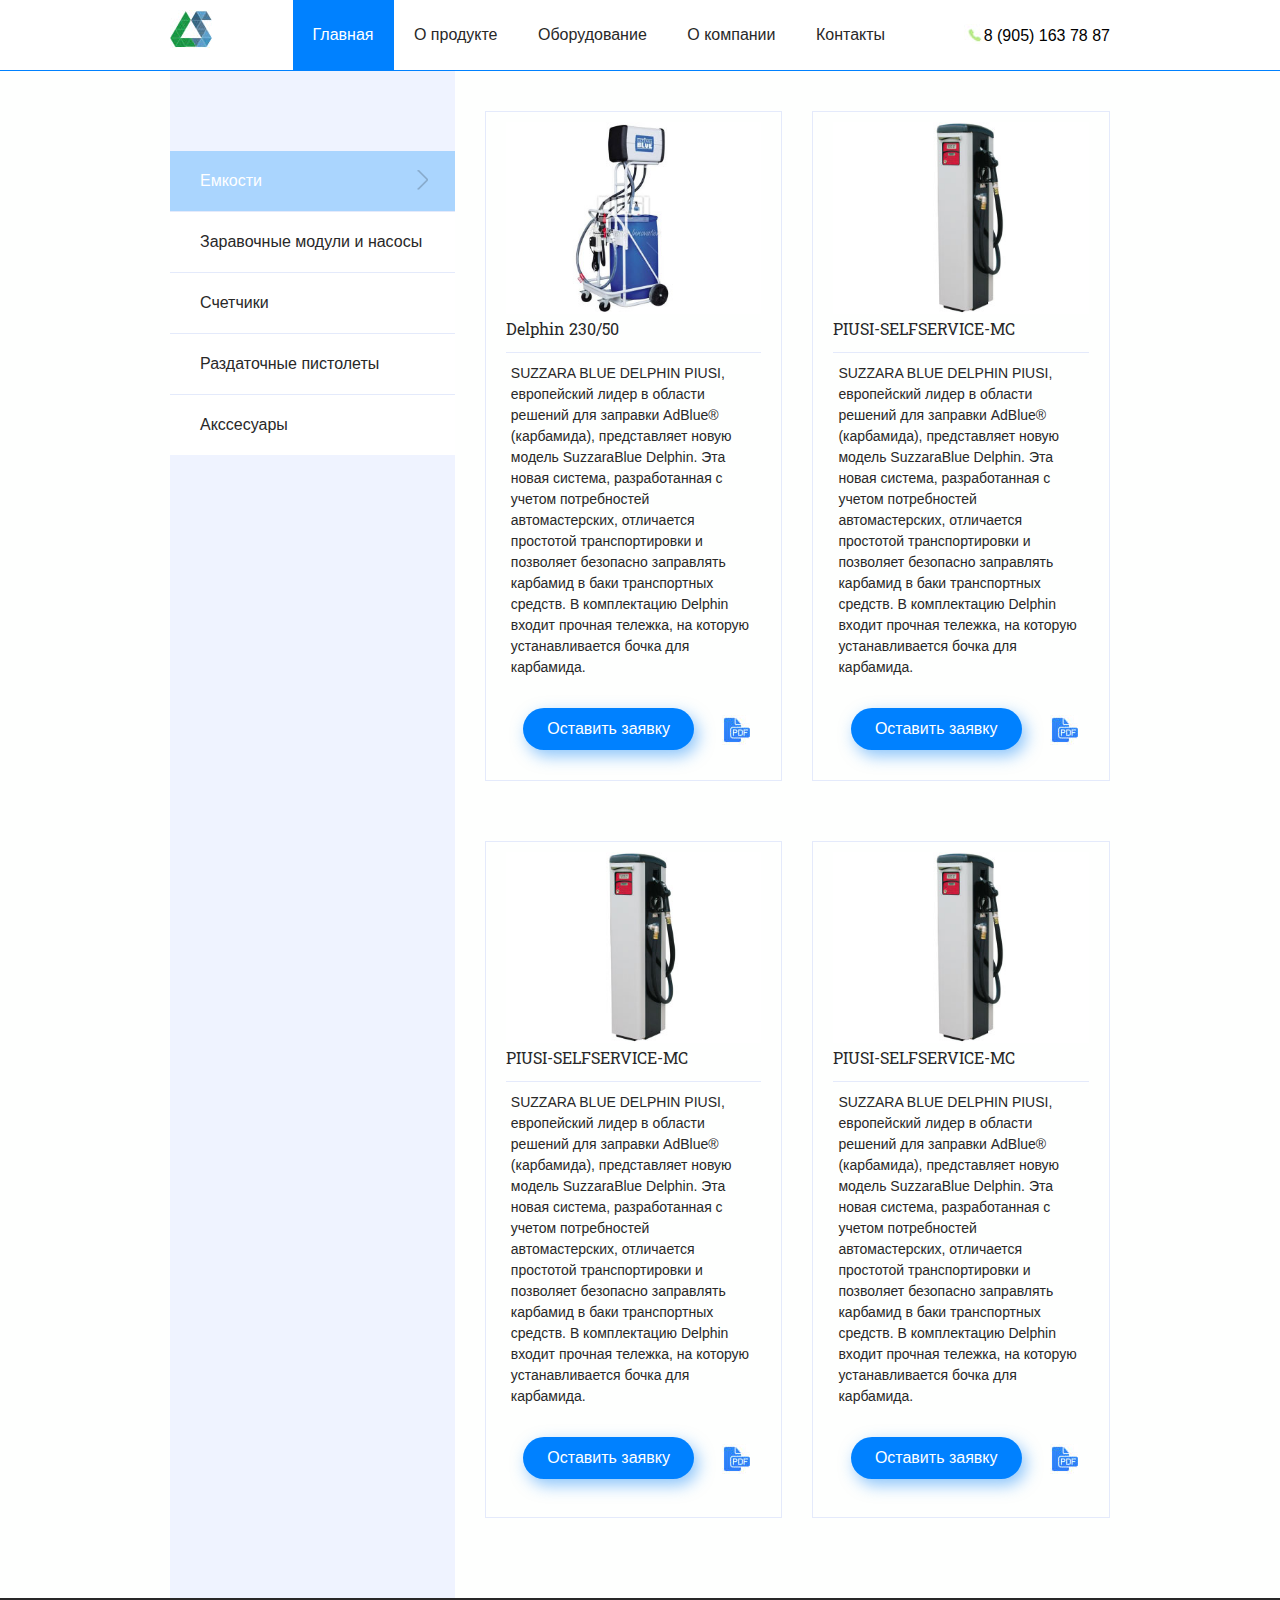
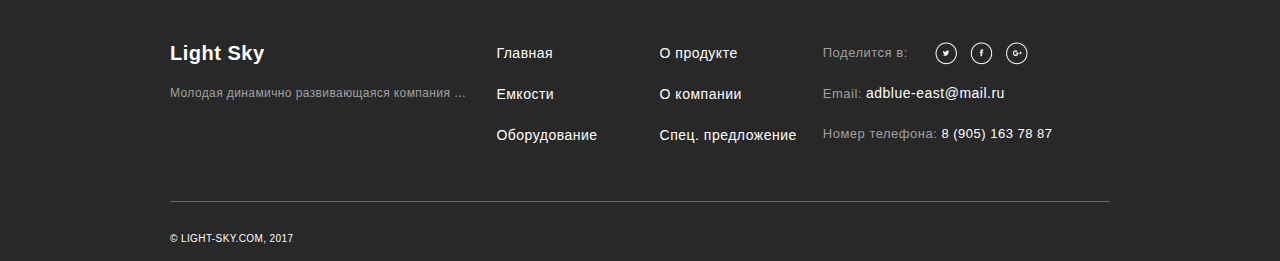
==== commit 0fa28cfe: "form commit" ====
--- a/shop.html
+++ b/shop.html
@@ -17,7 +17,7 @@
 				<div class="main_header">
 					<div class="layout_width">
 						<a class="button_menu" href="#"><span></span></a>
-						<a class="logo" href="index.html"><img alt="" src="images/logo.jpg"></a>
+						<a class="logo" href="index.html"><img alt="" src="images/logo.jpg"><img class="light_sky" alt="" src="images/light_sky.png"></a>
 						<div class="right_menu">
 							<a class="special_button" href="">Специальное предложение</a>
 							<div class="header_phone">8 (905) 163 78 87</div>
@@ -54,9 +54,23 @@
 										<header class="product_title"><h5><a href="#">Delphin 230/50</a></h5></header>
 										<div class="product_content">SUZZARA BLUE DELPHIN PIUSI, европейский лидер в области решений для заправки AdBlue® (карбамида), представляет новую модель SuzzaraBlue Delphin. Эта новая система, разработанная с учетом потребностей автомастерских, отличается простотой транспортировки и позволяет безопасно заправлять карбамид в баки транспортных средств. В комплектацию Delphin входит прочная тележка, на которую устанавливается бочка для карбамида. </div>
 										<div class="product_footer">
-											<a href="#" class="price_button">Оставить заявку</a>
-											<a href="#" class="post_foot_img" download ></a>
-											<div class="clear"></div>
+											<a href="javascript:void(0)" onclick = "document.getElementById('envelope').style.display='block';document.getElementById('fade').style.display='block'" class="price_button show-btn" >Оставить заявку</a>
+											<a href="#" class="post_foot_img" download ></a>
+											<div id="envelope" class="envelope">
+												<a class="close-btn" title="Закрыть" href="javascript:void(0)" onclick = "document.getElementById('envelope').style.display='none';document.getElementById('fade').style.display='none'"></a>
+												<div class="title">Оставьте заявку </div>
+												<form method="post" action="">
+													<input type="text" name="phone" onclick="this.value='';" onfocus="this.select()" onblur="this.value=!this.value?'Введите ваш номер телефона':this.value;" value="Введите ваш номер телефона" id="phone" class="your-phone" required />
+													<input type="text" name="email" onclick="this.value='';" onfocus="this.select()" onblur="this.value=!this.value?'Введите ваш email':this.value;" value="Введите ваш email" id="email" class="email-address" required />
+													<input type="submit" name="button" value="Отправить" class="send-message" onClick="ValidMail(); ValidPhone();">
+													
+													<div class="cb-massage">			
+														<input type="checkbox" name="cb" value="" checked="checked">
+														<label for="">Согласие на обработку персональных данных </label>
+													</div>				
+												</form>
+											</div>
+											<div id="fade" class="black-overlay"></div>
 										</div>
 									</article>
 								</div>
@@ -66,9 +80,23 @@
 										<header class="product_title"><h5><a href="#">PIUSI-SELFSERVICE-MC</a></h5></header>
 										<div class="product_content">SUZZARA BLUE DELPHIN PIUSI, европейский лидер в области решений для заправки AdBlue® (карбамида), представляет новую модель SuzzaraBlue Delphin. Эта новая система, разработанная с учетом потребностей автомастерских, отличается простотой транспортировки и позволяет безопасно заправлять карбамид в баки транспортных средств. В комплектацию Delphin входит прочная тележка, на которую устанавливается бочка для карбамида. </div>
 										<div class="product_footer">
-											<a href="#" class="price_button">Оставить заявку</a>
-											<a href="#" class="post_foot_img" download ></a>
-											<div class="clear"></div>
+											<a href="javascript:void(0)" onclick = "document.getElementById('envelope').style.display='block';document.getElementById('fade').style.display='block'" class="price_button show-btn" >Оставить заявку</a>
+											<a href="#" class="post_foot_img" download ></a>
+											<div id="envelope" class="envelope">
+												<a class="close-btn" title="Закрыть" href="javascript:void(0)" onclick = "document.getElementById('envelope').style.display='none';document.getElementById('fade').style.display='none'"></a>
+												<div class="title">Оставьте заявку </div>
+												<form method="post" action="">
+													<input type="text" name="phone" onclick="this.value='';" onfocus="this.select()" onblur="this.value=!this.value?'Введите ваш номер телефона':this.value;" value="Введите ваш номер телефона" id="phone" class="your-phone" required />
+													<input type="text" name="email" onclick="this.value='';" onfocus="this.select()" onblur="this.value=!this.value?'Введите ваш email':this.value;" value="Введите ваш email" id="email" class="email-address" required />
+													<input type="submit" name="button" value="Отправить" class="send-message" onClick="ValidMail(); ValidPhone();">
+													
+													<div class="cb-massage">			
+														<input type="checkbox" name="cb" value="" checked="checked">
+														<label for="">Согласие на обработку персональных данных </label>
+													</div>				
+												</form>
+											</div>
+											<div id="fade" class="black-overlay"></div>
 										</div>
 									</article>
 								</div>
@@ -78,8 +106,23 @@
 										<header class="product_title"><h5><a href="#">PIUSI-SELFSERVICE-MC</a></h5></header>
 										<div class="product_content">SUZZARA BLUE DELPHIN PIUSI, европейский лидер в области решений для заправки AdBlue® (карбамида), представляет новую модель SuzzaraBlue Delphin. Эта новая система, разработанная с учетом потребностей автомастерских, отличается простотой транспортировки и позволяет безопасно заправлять карбамид в баки транспортных средств. В комплектацию Delphin входит прочная тележка, на которую устанавливается бочка для карбамида. </div>
 										<div class="product_footer">
-											<a href="#" class="price_button">Оставить заявку</a>
-											<a href="#" class="post_foot_img" download ></a>
+											<a href="javascript:void(0)" onclick = "document.getElementById('envelope').style.display='block';document.getElementById('fade').style.display='block'" class="price_button show-btn" >Оставить заявку</a>
+											<a href="#" class="post_foot_img" download ></a>
+											<div id="envelope" class="envelope">
+												<a class="close-btn" title="Закрыть" href="javascript:void(0)" onclick = "document.getElementById('envelope').style.display='none';document.getElementById('fade').style.display='none'"></a>
+												<div class="title">Оставьте заявку </div>
+												<form method="post" action="">
+													<input type="text" name="phone" onclick="this.value='';" onfocus="this.select()" onblur="this.value=!this.value?'Введите ваш номер телефона':this.value;" value="Введите ваш номер телефона" id="phone" class="your-phone" required />
+													<input type="text" name="email" onclick="this.value='';" onfocus="this.select()" onblur="this.value=!this.value?'Введите ваш email':this.value;" value="Введите ваш email" id="email" class="email-address" required />
+													<input type="submit" name="button" value="Отправить" class="send-message">
+													
+													<div class="cb-massage">			
+														<input type="checkbox" name="cb" value="" checked="checked">
+														<label for="">Согласие на обработку персональных данных </label>
+													</div>				
+												</form>
+											</div>
+											<div id="fade" class="black-overlay"></div>
 											<div class="clear"></div>
 										</div>
 									</article>
@@ -90,8 +133,23 @@
 										<header class="product_title"><h5><a href="#">PIUSI-SELFSERVICE-MC</a></h5></header>
 										<div class="product_content">SUZZARA BLUE DELPHIN PIUSI, европейский лидер в области решений для заправки AdBlue® (карбамида), представляет новую модель SuzzaraBlue Delphin. Эта новая система, разработанная с учетом потребностей автомастерских, отличается простотой транспортировки и позволяет безопасно заправлять карбамид в баки транспортных средств. В комплектацию Delphin входит прочная тележка, на которую устанавливается бочка для карбамида. </div>
 										<div class="product_footer">
-											<a href="#" class="price_button">Оставить заявку</a>
-											<a href="#" class="post_foot_img" download ></a>
+											<a href="javascript:void(0)" onclick = "document.getElementById('envelope').style.display='block';document.getElementById('fade').style.display='block'" class="price_button show-btn" >Оставить заявку</a>
+											<a href="#" class="post_foot_img" download ></a>
+											<div id="envelope" class="envelope">
+												<a class="close-btn" title="Закрыть" href="javascript:void(0)" onclick = "document.getElementById('envelope').style.display='none';document.getElementById('fade').style.display='none'"></a>
+												<div class="title">Оставьте заявку </div>
+												<form method="post" action="">
+													<input type="text" name="phone" onclick="this.value='';" onfocus="this.select()" onblur="this.value=!this.value?'Введите ваш номер телефона':this.value;" value="Введите ваш номер телефона" id="phone" class="your-phone" required />
+													<input type="text" name="email" onclick="this.value='';" onfocus="this.select()" onblur="this.value=!this.value?'Введите ваш email':this.value;" value="Введите ваш email" id="email" class="email-address" required />
+													<input type="submit" name="button" value="Отправить" class="send-message" onClick="ValidMail(); ValidPhone();">
+													
+													<div class="cb-massage">			
+														<input type="checkbox" name="cb" value="" checked="checked">
+														<label for="">Согласие на обработку персональных данных </label>
+													</div>				
+												</form>
+											</div>
+											<div id="fade" class="black-overlay"></div>
 											<div class="clear"></div>
 										</div>
 									</article>
--- a/style.css
+++ b/style.css
@@ -239,17 +239,23 @@
 
 .logo img {
 	display:block;
+	float:left;
+}
+
+.light_sky {
+	margin-left: 12px;
+    padding-top: 10px;
 }
 
 .logo {
 	display:block;
     float:left;
-    padding:16px 0;
+    padding:10px 0;
 }
 
 .nav_menu {
 	float:left;
-	margin-left:105px;
+	margin-left:40px;
 }
 
 .nav_menu li {
@@ -702,7 +708,7 @@
 	display:block;
 	width:26px;
 	height:26px;
-	background:url(images/arrow_down.jpg) no-repeat 50% 50%;
+	background:url(images/group_4.png) no-repeat 50% 50%;
 }
 
 .social_list .facebook_icon {
@@ -776,7 +782,6 @@
 .price_inner {
 	padding:60px 0 40px 0;
 	text-align:center;
-	background: #eff3ff url(images/wave.jpg) no-repeat 0 100%;
 	background-size: contain;
 	margin-bottom: 40px;
 	border-radius: 5px;
@@ -788,6 +793,18 @@
     transition: background 0.3s ease-in-out, box-shadow 0.3s ease-in-out;
 }
 
+.wave_1 {
+	background: #eff3ff url(images/wave_1.png) no-repeat 0 100%;
+}
+
+.wave_2 {
+	background: #eff3ff url(images/wave_2.png) no-repeat 0 100%;
+}
+
+.wave_3 {
+	background: #eff3ff url(images/wave_3.png) no-repeat 0 100%;
+}
+
 .price_inner h3 {
 	color:#fff;
 	margin-bottom:0;
@@ -819,7 +836,12 @@
 }
 
 .price_img img {
-	width:100%;
+	max-height: 195px;
+    max-width: 100%;
+}
+
+.wave_mr .price_img {
+    margin-bottom: 55px;
 }
 
 .price_button {
@@ -843,10 +865,24 @@
 	box-shadow: 4px 6px 16px 0 rgba(27, 139, 249, 0.5);
 }
 
-.price_item:hover .price_inner {
-	background: #ffffff url(images/wave.jpg) no-repeat 0 100%;
+.price_item:hover .wave_1  {
+	background: #fff url(images/wave_1.png) no-repeat 0 100%;
+}
+
+.price_item:hover .wave_2  {
+	background: #fff url(images/wave_2.png) no-repeat 0 100%;
+}
+
+.price_item:hover .wave_3  {
+	background: #fff url(images/wave_3.png) no-repeat 0 100%;
+}
+
+.price_item:hover .wave_1 
+.price_item:hover .wave_2 
+.price_item:hover .wave_3  {
 	box-shadow: 0 4px 16px 0 rgba(27, 139, 249, 0.18);
-	background-size: contain;
+	-webkit-background-size: coptain;
+	background-size:coptain;
 }
 
 .price_wrap {
@@ -1904,6 +1940,292 @@
 	color: #ffffff;
 }
 
+
+/* -------------------------------------------------------- Contact styles  ------------------------------------------------------*/
+
+.contact_wrapper {
+	position:relative;
+	margin-top:80px;
+}
+
+.contact_logo {
+	width:100%;
+}
+
+.con_logo_box {
+	display:block;
+	max-width: 232px;
+	margin-bottom:105px;
+}
+
+.contact_connent h5 {
+	color:#282828;
+	margin-bottom:8px;
+	letter-spacing: 0;
+	padding-left:15px;
+}
+
+.contact_address p {
+	line-height:38px;
+	padding-left:15px;
+}
+
+.con_logo_box .contact_logo,
+.con_logo_box .contact_logo_2 {
+	display:block;
+	margin:0 auto;
+}
+
+.con_logo_box .contact_logo {
+	margin-bottom:35px;
+}
+
+.contact_header_right{
+	margin-top:75px;
+	margin-bottom:112px;
+	color:#282828;
+	font-size:16px;
+	line-height:38px;
+}
+
+.cont_email {
+	color:#282828;
+}
+
+.word_logo {
+	background:url(images/word_logo.png) no-repeat;
+	background-position: 1% 50%;
+	display:block;
+	padding: 23px;
+	margin-top: 5px;
+    padding-left: 25px;
+	padding-left: 70px;
+	text-decoration:underline;
+	color:#0081ff;
+	opacity:1;
+	webkit-transition: opacity 0.3s ease-in-out;
+    -moz-transition:  opacity 0.3s ease-in-out;
+    -ms-transition: opacity 0.3s ease-in-out;
+    -o-transition: opacity 0.3s ease-in-out;
+    transition:  opacity 0.3s ease-in-out;
+}
+
+.word_logo:hover {
+	opacity:0.7;
+}
+
+.footer_contact {
+	display:block;
+	background:#4990e2;
+	padding:80px;
+	margin-top: 100px;
+}
+
+.footer_contact h4 {
+	font-family: Helvetica;
+	font-size: 20px;
+	font-weight: 700;
+	text-align: center;
+	color: #ffffff;
+}
+
+.footer_contact form {
+	text-align:center;
+	max-width: 395px;
+	margin:0 auto;
+}
+
+.footer_contact textarea {
+	width: 100%;
+	background-color: #91bff4;
+	border: none;
+	color: #fff;
+	padding: 10px;
+	min-height: 150px;
+	margin-bottom:25px;
+	border-radius: 4px;
+	font-size:16px;
+}
+
+
+.footer_contact input[type="text"] {
+	width: 100%;
+    height: 42px;
+    border-radius: 4px;
+    border: none;
+    background-color: #91bff4;
+    padding: 13px 15px;
+	margin: 0 auto;
+	text-align:center;
+	font-size: 14px;
+	letter-spacing: 0.1px;
+	color: #fff;
+	margin-bottom:30px;
+	font-size:14px;
+}
+
+.cb-contact {
+	font-size: 14px;
+	letter-spacing: 0.1px;
+	text-align: left;
+	color: #efefef;
+}
+
+.cb-contact input[type="checkbox"] {
+	cursor:pointer;
+}
+
+.contact-message {
+	border-radius: 60px;
+	background-color: #fff;
+	border:none;
+	padding:12px 28px;
+	font-family: Helvetica;
+	font-size: 16px;
+	font-weight: 700;
+	text-align: center;
+	color: #0081ff;
+	cursor:pointer;
+	opacity:1;
+	margin-top:65px;
+	webkit-transition: opacity 0.3s ease-in-out;
+    -moz-transition:  opacity 0.3s ease-in-out;
+    -ms-transition: opacity 0.3s ease-in-out;
+    -o-transition: opacity 0.3s ease-in-out;
+    transition:  opacity 0.3s ease-in-out;
+}
+
+.contact-message:hover {
+	opacity:0.7;
+}
+
+/* --------------------------------------------------------Form_2 ------------------------------------------------------*/
+
+.black-overlay{
+	display: none;
+	position: fixed;
+	top: 0%;
+	left: 0%;
+	width: 100%;
+	height: 100%;
+    background-color: rgba(0, 0, 0, 0.36);
+	z-index:1001;
+}
+
+.envelope {
+	display: none;
+	position: absolute;
+	z-index:1002;
+	padding:70px 40px 40px;
+	width: 479px;
+	height: 488px;
+	border-radius: 5px;
+	background-color: #ffffff;
+	box-shadow: 0 2px 40px 0 rgba(108, 108, 108, 0.5);
+	border: solid 1px #979797;
+}
+
+.close-btn {
+	width: 100%;
+	height: 100%;
+	display: block;
+	position: fixed;
+	top: 0;
+	left: 0;
+	text-indent: -4999px;
+}
+
+.title {
+	position:absolute;
+	top:65px;
+	right: 0;
+	left: 0;
+	font-family: Helvetica;
+	font-size: 20px;
+	font-weight: bold;
+	text-align: center;
+	color: #4a4a4a;
+}
+
+.envelope input[type=text] {
+	width: 355px;
+    height: 42px;
+    border-radius: 4px;
+    border: none;
+    background-color: #bfceda;
+    padding: 13px 15px;
+	margin: 0 auto;
+	text-align:center;
+	font-size: 14px;
+	letter-spacing: 0.1px;
+	color: #4a4a4a;
+}
+
+.envelope form {
+	display:block;
+	width:100%;
+	height:100%;
+	position:relative;
+}
+
+
+.your-phone {
+	display:block;
+	position:absolute;
+	top:78px;
+	right: 0;
+	left: 0;
+}
+
+.email-address {
+	display:block;
+	position:absolute;
+	top:147px;
+	right: 0;
+	left: 0;
+}
+
+.cb-massage {
+	display:block;
+	position:absolute;
+	top:218px;
+	left: 18px;
+	text-align:left;
+}
+
+.cb-massage input[type="checkbox"] {
+	cursor:pointer;
+}
+
+.send-message {
+	position:absolute;
+	bottom:5px;
+	right: 0;
+	left: 0;
+	margin:0 auto;
+	border-radius: 60px;
+	background-color: #0081ff;
+	box-shadow: 0 0 6px 0 rgba(154, 154, 154, 0.54);
+	border:none;
+	padding:10px 28px;
+	font-family: Helvetica;
+	font-size: 16px;
+	font-weight: 700;
+	text-align: center;
+	color: #ffffff;
+	webkit-transition: background 0.3s ease-in-out;
+    -moz-transition:  background 0.3s ease-in-out;
+    -ms-transition: background 0.3s ease-in-out;
+    -o-transition: background 0.3s ease-in-out;
+    transition:  background 0.3s ease-in-out;
+	cursor:pointer;
+}
+
+.send-message:hover{
+	background: #aad5fe;
+	box-shadow: none;
+}
+
 /* -------------------------------------------------------- Responsive  ------------------------------------------------------*/
 
 @media only screen and (min-width: 1024px)and (max-width: 1404px) {
@@ -2024,6 +2346,16 @@
 	
 	.post_toggles {
 		display:block;
+	}
+	
+	.price_wrap {
+		display:block;
+		width:100%;
+	}
+	.price_item {
+		float:none;
+		margin:0 auto;
+		margin-bottom:10px;
 	}
 }
 
@@ -2142,6 +2474,13 @@
 	.form_btn {
 		left:0;
 	}
+	
+	.envelope {
+		width:250px;
+	}
+	.envelope input[type="text"] {
+		width: 160px;
+	}
 }
 
 @media only screen and (max-width: 540px) {
@@ -2158,16 +2497,12 @@
 	.prices_container .price_wrap {
 		display:block !important;
 	}
-	.price_item {
-		width:100% !important;
-		float:none !important;
-		margin-bottom:10px !important;
-	}
+	
 	.price_head {
 		margin-bottom:10px !important;
 	}
 	
-	
+	.right_menu,
 	.special_button {
 		display:none;
 	}
@@ -2183,6 +2518,14 @@
 	.flexslider-2 {
 		padding: 0 !important;
 	}
+	
+	.contact_wrapper .one_half {
+		width:100%;
+	}
+	.footer_contact {
+		padding-left:0;
+		padding-right:0;
+	}
 }
 
 @media only screen and (max-width: 480px) {
@@ -2196,4 +2539,8 @@
 	.radio_but input[type="radio"] + label {
 		padding-left:0;
 	}
-}
+
+	.button_menu {
+		float:none;
+	}
+}
